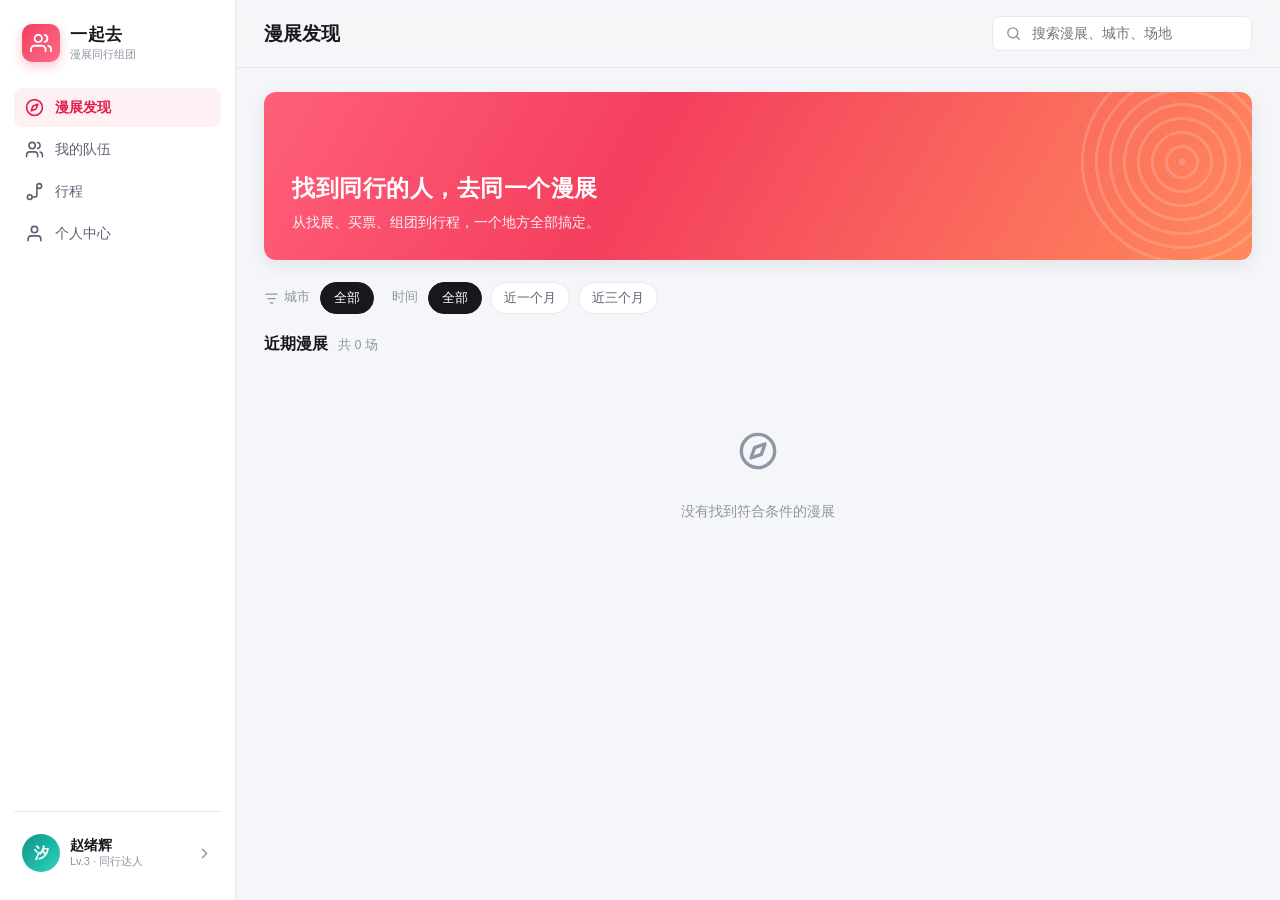
==== 一起去/web/index.html @ 0a48e9ce "Initial commit: 一起去 漫展同行组团平台" ====
<!DOCTYPE html>
<html lang="zh-CN">
<head>
  <meta charset="UTF-8" />
  <meta name="viewport" content="width=device-width, initial-scale=1.0" />
  <title>一起去 · 找到同行的人，去同一个漫展</title>
  <link rel="stylesheet" href="css/style.css" />
</head>
<body>
  <div class="app">
    <aside class="sidebar">
      <div class="brand">
        <span class="brand-mark" aria-hidden="true">
          <svg viewBox="0 0 24 24" fill="none" stroke="currentColor" stroke-width="2" stroke-linecap="round" stroke-linejoin="round">
            <path d="M17 21v-2a4 4 0 0 0-4-4H5a4 4 0 0 0-4 4v2" />
            <circle cx="9" cy="7" r="4" />
            <path d="M23 21v-2a4 4 0 0 0-3-3.87" />
            <path d="M16 3.13a4 4 0 0 1 0 7.75" />
          </svg>
        </span>
        <div class="brand-text">
          <span class="brand-name">一起去</span>
          <span class="brand-sub">漫展同行组团</span>
        </div>
      </div>

      <nav class="nav" id="nav"></nav>

      <div class="sidebar-foot">
        <button class="user-card" data-view="profile">
          <span class="avatar avatar-grad">汐</span>
          <span class="user-meta">
            <span class="user-name">赵绪辉</span>
            <span class="user-tag">Lv.3 · 同行达人</span>
          </span>
          <svg class="chevron" viewBox="0 0 24 24" fill="none" stroke="currentColor" stroke-width="2" stroke-linecap="round" stroke-linejoin="round">
            <path d="M9 18l6-6-6-6" />
          </svg>
        </button>
      </div>
    </aside>

    <main class="main">
      <header class="topbar" id="topbar"></header>
      <section class="view" id="view"></section>
    </main>
  </div>

  <div class="modal-backdrop" id="modal" hidden></div>
  <div class="toast" id="toast" hidden></div>

  <script src="js/main.js"></script>
</body>
</html>
---- 一起去/web/css/style.css ----
:root {
  --bg: #f5f6f9;
  --surface: #ffffff;
  --surface-2: #f8f9fb;
  --ink: #17181d;
  --ink-2: #5b6070;
  --ink-3: #9095a3;
  --line: #e7e9ee;
  --line-strong: #d9dce3;

  --rose: #f43f5e;
  --rose-deep: #e11d48;
  --rose-soft: #fff0f3;
  --teal: #0d9488;
  --teal-deep: #0f766e;
  --teal-soft: #e6f7f5;
  --amber: #f59e0b;
  --amber-soft: #fff6e5;
  --sky: #0ea5e9;
  --sky-soft: #eaf6fd;

  --shadow-sm: 0 1px 2px rgba(20, 22, 30, 0.05);
  --shadow-md: 0 6px 18px rgba(20, 22, 30, 0.08);
  --shadow-lg: 0 16px 40px rgba(20, 22, 30, 0.16);

  --radius: 8px;
  --radius-lg: 12px;
  --sidebar-w: 236px;
}

* {
  box-sizing: border-box;
}

html,
body {
  margin: 0;
  padding: 0;
  height: 100%;
}

body {
  font-family: -apple-system, BlinkMacSystemFont, "Segoe UI", "PingFang SC",
    "Hiragino Sans GB", "Microsoft YaHei", sans-serif;
  color: var(--ink);
  background: var(--bg);
  -webkit-font-smoothing: antialiased;
  font-size: 14px;
  line-height: 1.55;
}

button {
  font-family: inherit;
  cursor: pointer;
  border: none;
  background: none;
  color: inherit;
}

input,
select,
textarea {
  font-family: inherit;
  color: inherit;
}

a {
  color: inherit;
  text-decoration: none;
}

.app {
  display: flex;
  min-height: 100vh;
}

/* ---------- Sidebar ---------- */
.sidebar {
  position: fixed;
  inset: 0 auto 0 0;
  width: var(--sidebar-w);
  background: var(--surface);
  border-right: 1px solid var(--line);
  display: flex;
  flex-direction: column;
  padding: 20px 14px;
  z-index: 20;
}

.brand {
  display: flex;
  align-items: center;
  gap: 10px;
  padding: 4px 8px 20px;
}

.brand-mark {
  width: 38px;
  height: 38px;
  flex: 0 0 auto;
  display: grid;
  place-items: center;
  color: #fff;
  border-radius: 10px;
  background: linear-gradient(135deg, var(--rose) 0%, #ff6b8a 100%);
  box-shadow: 0 4px 12px rgba(244, 63, 94, 0.3);
}

.brand-mark svg {
  width: 22px;
  height: 22px;
}

.brand-text {
  display: flex;
  flex-direction: column;
  line-height: 1.2;
}

.brand-name {
  font-size: 17px;
  font-weight: 700;
  letter-spacing: 0.5px;
}

.brand-sub {
  font-size: 11px;
  color: var(--ink-3);
  margin-top: 2px;
}

.nav {
  display: flex;
  flex-direction: column;
  gap: 3px;
  margin-top: 6px;
}

.nav-item {
  display: flex;
  align-items: center;
  gap: 11px;
  width: 100%;
  padding: 10px 11px;
  border-radius: 8px;
  color: var(--ink-2);
  font-size: 14px;
  font-weight: 500;
  text-align: left;
  transition: background 0.15s ease, color 0.15s ease;
}

.nav-item svg {
  width: 19px;
  height: 19px;
  flex: 0 0 auto;
}

.nav-item:hover {
  background: var(--surface-2);
  color: var(--ink);
}

.nav-item.active {
  background: var(--rose-soft);
  color: var(--rose-deep);
  font-weight: 600;
}

.nav-item .nav-badge {
  margin-left: auto;
  min-width: 20px;
  height: 20px;
  padding: 0 6px;
  border-radius: 10px;
  background: var(--rose);
  color: #fff;
  font-size: 11px;
  font-weight: 700;
  display: grid;
  place-items: center;
}

.sidebar-foot {
  margin-top: auto;
  border-top: 1px solid var(--line);
  padding-top: 14px;
}

.user-card {
  display: flex;
  align-items: center;
  gap: 10px;
  width: 100%;
  padding: 8px;
  border-radius: 8px;
  text-align: left;
}

.user-card:hover {
  background: var(--surface-2);
}

.avatar {
  width: 38px;
  height: 38px;
  border-radius: 50%;
  display: grid;
  place-items: center;
  font-weight: 700;
  color: #fff;
  flex: 0 0 auto;
  font-size: 15px;
}

.avatar-grad {
  background: linear-gradient(135deg, var(--teal) 0%, #2dd4bf 100%);
}

.user-meta {
  display: flex;
  flex-direction: column;
  line-height: 1.25;
  min-width: 0;
}

.user-name {
  font-size: 13.5px;
  font-weight: 600;
}

.user-tag {
  font-size: 11px;
  color: var(--ink-3);
}

.chevron {
  width: 17px;
  height: 17px;
  margin-left: auto;
  color: var(--ink-3);
  flex: 0 0 auto;
}

/* ---------- Main ---------- */
.main {
  flex: 1;
  margin-left: var(--sidebar-w);
  min-width: 0;
  display: flex;
  flex-direction: column;
}

.topbar {
  position: sticky;
  top: 0;
  z-index: 15;
  display: flex;
  align-items: center;
  gap: 16px;
  padding: 16px 28px;
  background: rgba(245, 246, 249, 0.86);
  backdrop-filter: blur(8px);
  border-bottom: 1px solid var(--line);
}

.topbar-title {
  display: flex;
  align-items: center;
  gap: 10px;
  min-width: 0;
}

.topbar-title h1 {
  margin: 0;
  font-size: 19px;
  font-weight: 700;
  white-space: nowrap;
  overflow: hidden;
  text-overflow: ellipsis;
}

.back-btn {
  width: 34px;
  height: 34px;
  border-radius: 8px;
  border: 1px solid var(--line);
  background: var(--surface);
  display: grid;
  place-items: center;
  color: var(--ink-2);
  flex: 0 0 auto;
}

.back-btn:hover {
  color: var(--ink);
  border-color: var(--line-strong);
}

.back-btn svg {
  width: 18px;
  height: 18px;
}

.breadcrumb {
  font-size: 12.5px;
  color: var(--ink-3);
  white-space: nowrap;
  overflow: hidden;
  text-overflow: ellipsis;
}

.breadcrumb b {
  color: var(--ink);
  font-weight: 600;
}

.topbar-spacer {
  flex: 1;
}

.searchbox {
  display: flex;
  align-items: center;
  gap: 8px;
  width: 260px;
  padding: 8px 12px;
  background: var(--surface);
  border: 1px solid var(--line);
  border-radius: 8px;
  color: var(--ink-3);
}

.searchbox svg {
  width: 17px;
  height: 17px;
  flex: 0 0 auto;
}

.searchbox input {
  border: none;
  outline: none;
  background: none;
  width: 100%;
  font-size: 13.5px;
}

.btn {
  display: inline-flex;
  align-items: center;
  justify-content: center;
  gap: 7px;
  height: 36px;
  padding: 0 14px;
  border-radius: 8px;
  font-size: 13.5px;
  font-weight: 600;
  transition: transform 0.12s ease, background 0.15s ease, box-shadow 0.15s ease;
  white-space: nowrap;
}

.btn svg {
  width: 17px;
  height: 17px;
}

.btn:active {
  transform: translateY(1px);
}

.btn-primary {
  background: var(--rose);
  color: #fff;
  box-shadow: 0 4px 12px rgba(244, 63, 94, 0.28);
}

.btn-primary:hover {
  background: var(--rose-deep);
}

.btn-teal {
  background: var(--teal);
  color: #fff;
  box-shadow: 0 4px 12px rgba(13, 148, 136, 0.24);
}

.btn-teal:hover {
  background: var(--teal-deep);
}

.btn-ghost {
  background: var(--surface);
  color: var(--ink);
  border: 1px solid var(--line-strong);
}

.btn-ghost:hover {
  border-color: var(--ink-3);
}

.btn-sm {
  height: 30px;
  padding: 0 11px;
  font-size: 12.5px;
  border-radius: 7px;
}

.view {
  flex: 1;
  padding: 24px 28px 48px;
  min-width: 0;
}

/* ---------- Home ---------- */
.home-hero {
  position: relative;
  display: flex;
  align-items: flex-end;
  min-height: 168px;
  padding: 26px 28px;
  border-radius: var(--radius-lg);
  overflow: hidden;
  color: #fff;
  background: linear-gradient(120deg, #ff5f7a 0%, #f43f5e 38%, #ff8a5c 100%);
  box-shadow: var(--shadow-md);
  margin-bottom: 22px;
}

.home-hero::after {
  content: "";
  position: absolute;
  right: -40px;
  top: -40px;
  width: 220px;
  height: 220px;
  border-radius: 50%;
  background: repeating-radial-gradient(circle, rgba(255, 255, 255, 0.16) 0 3px, transparent 3px 14px);
}

.home-hero h2 {
  margin: 0 0 6px;
  font-size: 23px;
  font-weight: 700;
  letter-spacing: 0.5px;
  position: relative;
  z-index: 1;
}

.home-hero p {
  margin: 0;
  font-size: 13.5px;
  color: rgba(255, 255, 255, 0.92);
  position: relative;
  z-index: 1;
}

.filters {
  display: flex;
  align-items: center;
  gap: 8px;
  flex-wrap: wrap;
  margin-bottom: 18px;
}

.filter-label {
  font-size: 12.5px;
  color: var(--ink-3);
  margin-right: 2px;
  display: inline-flex;
  align-items: center;
  gap: 5px;
}

.filter-label svg {
  width: 15px;
  height: 15px;
}

.chip {
  display: inline-flex;
  align-items: center;
  gap: 5px;
  height: 32px;
  padding: 0 13px;
  border-radius: 16px;
  background: var(--surface);
  border: 1px solid var(--line);
  color: var(--ink-2);
  font-size: 13px;
  font-weight: 500;
  transition: all 0.15s ease;
}

.chip:hover {
  border-color: var(--line-strong);
  color: var(--ink);
}

.chip.active {
  background: var(--ink);
  color: #fff;
  border-color: var(--ink);
}

.section-head {
  display: flex;
  align-items: baseline;
  gap: 10px;
  margin: 0 0 14px;
}

.section-head h3 {
  margin: 0;
  font-size: 16px;
  font-weight: 700;
}

.section-head .muted {
  font-size: 12.5px;
  color: var(--ink-3);
}

.expo-grid {
  display: grid;
  grid-template-columns: repeat(auto-fill, minmax(278px, 1fr));
  gap: 16px;
}

.expo-card {
  background: var(--surface);
  border: 1px solid var(--line);
  border-radius: var(--radius);
  overflow: hidden;
  cursor: pointer;
  transition: box-shadow 0.18s ease, transform 0.18s ease, border-color 0.18s ease;
  text-align: left;
}

.expo-card:hover {
  transform: translateY(-2px);
  box-shadow: var(--shadow-md);
  border-color: var(--line-strong);
}

.expo-cover {
  position: relative;
  height: 132px;
  color: #fff;
  overflow: hidden;
}

.expo-cover::after {
  content: "";
  position: absolute;
  inset: 0;
  background: repeating-radial-gradient(circle at 85% 20%, rgba(255, 255, 255, 0.14) 0 2px, transparent 2px 12px);
}

.expo-cover .cover-glyph {
  position: absolute;
  right: 14px;
  bottom: 10px;
  font-size: 44px;
  font-weight: 800;
  opacity: 0.28;
  line-height: 1;
  letter-spacing: 1px;
}

.expo-cover .cover-city {
  position: absolute;
  left: 14px;
  top: 13px;
  font-size: 12px;
  font-weight: 600;
  padding: 3px 8px;
  border-radius: 6px;
  background: rgba(0, 0, 0, 0.22);
  backdrop-filter: blur(2px);
}

.fav-btn {
  position: absolute;
  right: 10px;
  top: 10px;
  width: 30px;
  height: 30px;
  border-radius: 8px;
  background: rgba(255, 255, 255, 0.9);
  color: var(--ink-3);
  display: grid;
  place-items: center;
  z-index: 2;
}

.fav-btn svg {
  width: 17px;
  height: 17px;
}

.fav-btn.on {
  color: var(--rose);
}

.expo-body {
  padding: 13px 14px 14px;
}

.expo-name {
  font-size: 15px;
  font-weight: 700;
  margin: 0 0 8px;
  line-height: 1.35;
}

.expo-meta {
  display: flex;
  flex-direction: column;
  gap: 5px;
  color: var(--ink-2);
  font-size: 12.5px;
}

.expo-meta span {
  display: flex;
  align-items: center;
  gap: 6px;
}

.expo-meta svg {
  width: 14px;
  height: 14px;
  color: var(--ink-3);
  flex: 0 0 auto;
}

.expo-foot {
  display: flex;
  align-items: center;
  gap: 8px;
  margin-top: 12px;
  padding-top: 11px;
  border-top: 1px solid var(--line);
}

.tag {
  display: inline-flex;
  align-items: center;
  gap: 4px;
  height: 22px;
  padding: 0 8px;
  border-radius: 6px;
  font-size: 11.5px;
  font-weight: 600;
}

.tag-rose {
  background: var(--rose-soft);
  color: var(--rose-deep);
}

.tag-teal {
  background: var(--teal-soft);
  color: var(--teal-deep);
}

.tag-amber {
  background: var(--amber-soft);
  color: #b45309;
}

.tag-sky {
  background: var(--sky-soft);
  color: #0369a1;
}

.expo-foot .teams-count {
  margin-left: auto;
  font-size: 12.5px;
  color: var(--ink-2);
  display: inline-flex;
  align-items: center;
  gap: 5px;
}

.teams-count svg {
  width: 15px;
  height: 15px;
  color: var(--rose);
}

.empty {
  text-align: center;
  padding: 60px 20px;
  color: var(--ink-3);
}

.empty svg {
  width: 40px;
  height: 40px;
  margin-bottom: 10px;
  color: var(--ink-3);
}

/* ---------- Expo detail ---------- */
.expo-hero {
  position: relative;
  border-radius: var(--radius-lg);
  overflow: hidden;
  color: #fff;
  margin-bottom: 20px;
  box-shadow: var(--shadow-md);
}

.expo-hero-cover {
  padding: 34px 30px;
  min-height: 220px;
  display: flex;
  flex-direction: column;
  justify-content: flex-end;
}

.expo-hero-cover::after {
  content: "";
  position: absolute;
  inset: 0;
  background: repeating-radial-gradient(circle at 90% 10%, rgba(255, 255, 255, 0.12) 0 2px, transparent 2px 14px);
  pointer-events: none;
}

.expo-hero-cover .cover-glyph {
  position: absolute;
  right: 28px;
  top: 18px;
  font-size: 88px;
  font-weight: 800;
  opacity: 0.24;
  line-height: 1;
}

.expo-hero .kicker {
  position: relative;
  z-index: 1;
  font-size: 12.5px;
  font-weight: 600;
  opacity: 0.9;
  letter-spacing: 1px;
}

.expo-hero h2 {
  position: relative;
  z-index: 1;
  margin: 6px 0 12px;
  font-size: 27px;
  font-weight: 800;
  letter-spacing: 0.5px;
}

.expo-hero-stats {
  position: relative;
  z-index: 1;
  display: flex;
  gap: 22px;
  flex-wrap: wrap;
}

.expo-hero-stats .stat {
  display: flex;
  align-items: center;
  gap: 7px;
  font-size: 13px;
  opacity: 0.96;
}

.expo-hero-stats svg {
  width: 16px;
  height: 16px;
  opacity: 0.85;
}

/* 封面上传图片后：隐藏圆点纹理，叠加一层暗色渐变保证文字可读 */
.expo-cover.has-img::after,
.expo-hero-cover.has-img::after {
  display: none;
}

.expo-cover.has-img::before,
.expo-hero-cover.has-img::before {
  content: "";
  position: absolute;
  inset: 0;
  z-index: 0;
  pointer-events: none;
  background: linear-gradient(180deg, rgba(0, 0, 0, 0.08) 0%, rgba(0, 0, 0, 0.42) 100%);
}

.expo-cover.has-img .cover-city,
.expo-cover.has-img .cover-glyph {
  z-index: 1;
}

.expo-actions {
  display: flex;
  gap: 10px;
  flex-wrap: wrap;
  margin-bottom: 20px;
}

.tabs {
  display: flex;
  gap: 2px;
  border-bottom: 1px solid var(--line);
  margin-bottom: 20px;
}

.tab {
  position: relative;
  padding: 10px 16px;
  font-size: 14px;
  font-weight: 600;
  color: var(--ink-3);
}

.tab.active {
  color: var(--ink);
}

.tab.active::after {
  content: "";
  position: absolute;
  left: 12px;
  right: 12px;
  bottom: -1px;
  height: 2px;
  border-radius: 2px;
  background: var(--rose);
}

.detail-panel {
  display: grid;
  grid-template-columns: 1fr 320px;
  gap: 20px;
  align-items: start;
}

.panel {
  background: var(--surface);
  border: 1px solid var(--line);
  border-radius: var(--radius);
  padding: 18px;
}

.panel h4 {
  margin: 0 0 12px;
  font-size: 14.5px;
  font-weight: 700;
}

.info-list {
  display: flex;
  flex-direction: column;
  gap: 11px;
}

.info-row {
  display: flex;
  gap: 10px;
  font-size: 13px;
}

.info-row .k {
  width: 72px;
  flex: 0 0 auto;
  color: var(--ink-3);
}

.info-row .v {
  color: var(--ink);
  font-weight: 500;
}

.team-list {
  display: flex;
  flex-direction: column;
  gap: 12px;
}

.team-card {
  display: flex;
  align-items: center;
  gap: 13px;
  padding: 13px;
  border: 1px solid var(--line);
  border-radius: var(--radius);
  background: var(--surface);
  cursor: pointer;
  transition: border-color 0.15s ease, box-shadow 0.15s ease;
  text-align: left;
}

.team-card:hover {
  border-color: var(--line-strong);
  box-shadow: var(--shadow-sm);
}

.team-avatar {
  width: 44px;
  height: 44px;
  border-radius: 10px;
  flex: 0 0 auto;
  display: grid;
  place-items: center;
  color: #fff;
  font-weight: 700;
  font-size: 17px;
}

.team-main {
  min-width: 0;
  flex: 1;
}

.team-name {
  font-size: 14px;
  font-weight: 700;
  margin: 0 0 3px;
}

.team-sub {
  font-size: 12.5px;
  color: var(--ink-2);
  display: flex;
  align-items: center;
  gap: 6px;
  flex-wrap: wrap;
}

.team-sub svg {
  width: 13px;
  height: 13px;
}

.team-right {
  text-align: right;
  flex: 0 0 auto;
}

.team-count {
  font-size: 13px;
  font-weight: 700;
  color: var(--ink);
}

.team-count small {
  font-weight: 500;
  color: var(--ink-3);
}

.team-tags {
  margin-top: 6px;
  display: flex;
  gap: 5px;
}

/* ---------- Team detail ---------- */
.team-detail-head {
  display: flex;
  align-items: center;
  gap: 16px;
  padding: 22px;
  background: var(--surface);
  border: 1px solid var(--line);
  border-radius: var(--radius-lg);
  margin-bottom: 18px;
}

.team-detail-head .team-avatar {
  width: 60px;
  height: 60px;
  border-radius: 14px;
  font-size: 22px;
}

.team-detail-head h2 {
  margin: 0 0 4px;
  font-size: 20px;
  font-weight: 800;
}

.team-detail-head .sub {
  color: var(--ink-2);
  font-size: 13px;
  display: flex;
  align-items: center;
  gap: 12px;
  flex-wrap: wrap;
}

.team-detail-head .sub svg {
  width: 15px;
  height: 15px;
  color: var(--ink-3);
}

.team-detail-head .spacer {
  flex: 1;
}

.progress {
  height: 8px;
  border-radius: 4px;
  background: var(--surface-2);
  overflow: hidden;
  margin-top: 8px;
}

.progress > span {
  display: block;
  height: 100%;
  border-radius: 4px;
  background: linear-gradient(90deg, var(--rose), #ff8a5c);
}

.member-grid {
  display: grid;
  grid-template-columns: repeat(auto-fill, minmax(150px, 1fr));
  gap: 12px;
}

.member-card {
  display: flex;
  align-items: center;
  gap: 10px;
  padding: 11px;
  border: 1px solid var(--line);
  border-radius: var(--radius);
}

.member-card .avatar {
  width: 36px;
  height: 36px;
  font-size: 13px;
}

.member-card .nm {
  font-size: 13px;
  font-weight: 600;
}

.member-card .role {
  font-size: 11.5px;
  color: var(--ink-3);
}

.leader-badge {
  display: inline-flex;
  align-items: center;
  gap: 3px;
  font-size: 11px;
  color: var(--amber);
  font-weight: 700;
}

/* ---------- Trip ---------- */
.trip-layout {
  display: grid;
  grid-template-columns: 1fr 300px;
  gap: 20px;
  align-items: start;
}

.timeline {
  position: relative;
  padding-left: 24px;
}

.timeline::before {
  content: "";
  position: absolute;
  left: 7px;
  top: 6px;
  bottom: 6px;
  width: 2px;
  background: var(--line-strong);
}

.timeline-item {
  position: relative;
  padding: 0 0 22px;
}

.timeline-item::before {
  content: "";
  position: absolute;
  left: -23px;
  top: 4px;
  width: 16px;
  height: 16px;
  border-radius: 50%;
  background: var(--surface);
  border: 3px solid var(--rose);
}

.timeline-item.done::before {
  background: var(--teal);
  border-color: var(--teal);
}

.timeline-item .time {
  font-size: 12px;
  color: var(--ink-3);
  font-weight: 600;
}

.timeline-item .title {
  font-size: 14px;
  font-weight: 700;
  margin: 2px 0;
}

.timeline-item .desc {
  font-size: 12.5px;
  color: var(--ink-2);
}

.checklist {
  display: flex;
  flex-direction: column;
  gap: 9px;
}

.check-item {
  display: flex;
  align-items: center;
  gap: 10px;
  font-size: 13px;
  padding: 9px 10px;
  border: 1px solid var(--line);
  border-radius: 7px;
}

.check-item .box {
  width: 18px;
  height: 18px;
  border-radius: 5px;
  border: 2px solid var(--line-strong);
  display: grid;
  place-items: center;
  color: #fff;
  flex: 0 0 auto;
}

.check-item.done .box {
  background: var(--teal);
  border-color: var(--teal);
}

.check-item .box svg {
  width: 12px;
  height: 12px;
}

/* ---------- My teams ---------- */
.list-stack {
  display: flex;
  flex-direction: column;
  gap: 12px;
}

.list-row {
  display: flex;
  align-items: center;
  gap: 13px;
  padding: 14px;
  border: 1px solid var(--line);
  border-radius: var(--radius);
  background: var(--surface);
  cursor: pointer;
  transition: border-color 0.15s ease, box-shadow 0.15s ease;
  text-align: left;
}

.list-row:hover {
  border-color: var(--line-strong);
  box-shadow: var(--shadow-sm);
}

.list-row .avatar {
  width: 42px;
  height: 42px;
  border-radius: 10px;
}

.list-row .grow {
  flex: 1;
  min-width: 0;
}

.list-row .t {
  font-size: 14px;
  font-weight: 700;
  margin-bottom: 2px;
}

.list-row .s {
  font-size: 12.5px;
  color: var(--ink-2);
}

.status-pill {
  display: inline-flex;
  align-items: center;
  gap: 5px;
  height: 24px;
  padding: 0 9px;
  border-radius: 12px;
  font-size: 11.5px;
  font-weight: 600;
}

.status-pill.teal {
  background: var(--teal-soft);
  color: var(--teal-deep);
}

.status-pill.amber {
  background: var(--amber-soft);
  color: #b45309;
}

/* ---------- Profile ---------- */
.profile-head {
  display: flex;
  align-items: center;
  gap: 18px;
  padding: 24px;
  background: var(--surface);
  border: 1px solid var(--line);
  border-radius: var(--radius-lg);
  margin-bottom: 18px;
}

.profile-head .avatar {
  width: 72px;
  height: 72px;
  font-size: 26px;
  border-radius: 20px;
}

.profile-head h2 {
  margin: 0 0 4px;
  font-size: 21px;
  font-weight: 800;
}

.profile-head .sub {
  color: var(--ink-2);
  font-size: 13px;
}

.stat-row {
  display: grid;
  grid-template-columns: repeat(3, 1fr);
  gap: 12px;
  margin-bottom: 18px;
}

.stat-card {
  padding: 16px;
  background: var(--surface);
  border: 1px solid var(--line);
  border-radius: var(--radius);
}

.stat-card .num {
  font-size: 22px;
  font-weight: 800;
  margin-bottom: 2px;
}

.stat-card .lbl {
  font-size: 12.5px;
  color: var(--ink-2);
}

.settings-list {
  background: var(--surface);
  border: 1px solid var(--line);
  border-radius: var(--radius);
  overflow: hidden;
}

.settings-item {
  display: flex;
  align-items: center;
  gap: 12px;
  width: 100%;
  padding: 14px 16px;
  border-bottom: 1px solid var(--line);
  text-align: left;
  font-size: 13.5px;
  font-weight: 500;
}

.settings-item:last-child {
  border-bottom: none;
}

.settings-item:hover {
  background: var(--surface-2);
}

.settings-item svg {
  width: 18px;
  height: 18px;
  color: var(--ink-3);
}

.settings-item .chevron {
  margin-left: auto;
}

/* ---------- Modal ---------- */
.modal-backdrop {
  position: fixed;
  inset: 0;
  background: rgba(18, 20, 28, 0.45);
  z-index: 50;
  display: grid;
  place-items: center;
  padding: 20px;
}

.modal {
  width: 100%;
  max-width: 460px;
  background: var(--surface);
  border-radius: var(--radius-lg);
  box-shadow: var(--shadow-lg);
  padding: 22px;
  animation: pop 0.16s ease;
}

@keyframes pop {
  from {
    opacity: 0;
    transform: translateY(8px) scale(0.98);
  }
  to {
    opacity: 1;
    transform: none;
  }
}

.modal-head {
  display: flex;
  align-items: center;
  margin-bottom: 18px;
}

.modal-head h3 {
  margin: 0;
  font-size: 17px;
  font-weight: 700;
}

.modal-head .close {
  margin-left: auto;
  width: 30px;
  height: 30px;
  border-radius: 7px;
  display: grid;
  place-items: center;
  color: var(--ink-3);
}

.modal-head .close:hover {
  background: var(--surface-2);
  color: var(--ink);
}

.modal-head .close svg {
  width: 18px;
  height: 18px;
}

.form-grid {
  display: flex;
  flex-direction: column;
  gap: 13px;
}

.field label {
  display: block;
  font-size: 12.5px;
  font-weight: 600;
  color: var(--ink-2);
  margin-bottom: 6px;
}

.field input,
.field select,
.field textarea {
  width: 100%;
  height: 38px;
  padding: 0 11px;
  border: 1px solid var(--line-strong);
  border-radius: 8px;
  font-size: 13.5px;
  background: var(--surface);
  outline: none;
}

.field textarea {
  height: auto;
  min-height: 74px;
  padding: 9px 11px;
  resize: vertical;
}

.field input:focus,
.field select:focus,
.field textarea:focus {
  border-color: var(--rose);
  box-shadow: 0 0 0 3px rgba(244, 63, 94, 0.12);
}

.form-actions {
  display: flex;
  gap: 10px;
  justify-content: flex-end;
  margin-top: 6px;
}

/* ---------- Toast ---------- */
.toast {
  position: fixed;
  left: 50%;
  bottom: 30px;
  transform: translateX(-50%);
  background: var(--ink);
  color: #fff;
  padding: 10px 18px;
  border-radius: 8px;
  font-size: 13px;
  font-weight: 500;
  box-shadow: var(--shadow-lg);
  z-index: 60;
  animation: pop 0.18s ease;
}

[hidden] {
  display: none !important;
}

/* ---------- Responsive ---------- */
@media (max-width: 880px) {
  .sidebar {
    width: 72px;
    padding: 16px 10px;
  }
  .brand-text,
  .nav-item span,
  .user-meta,
  .user-card .chevron {
    display: none;
  }
  .nav-item {
    justify-content: center;
    padding: 11px;
  }
  .brand {
    justify-content: center;
    padding: 4px 0 16px;
  }
  .user-card {
    justify-content: center;
  }
  .main {
    margin-left: 72px;
  }
  .detail-panel,
  .trip-layout {
    grid-template-columns: 1fr;
  }
  .searchbox {
    width: 180px;
  }
}

@media (max-width: 640px) {
  .topbar {
    padding: 12px 16px;
    gap: 10px;
    flex-wrap: wrap;
  }
  .searchbox {
    order: 3;
    width: 100%;
  }
  .view {
    padding: 16px;
  }
  .expo-hero h2 {
    font-size: 22px;
  }
  .stat-row {
    grid-template-columns: 1fr;
  }
}
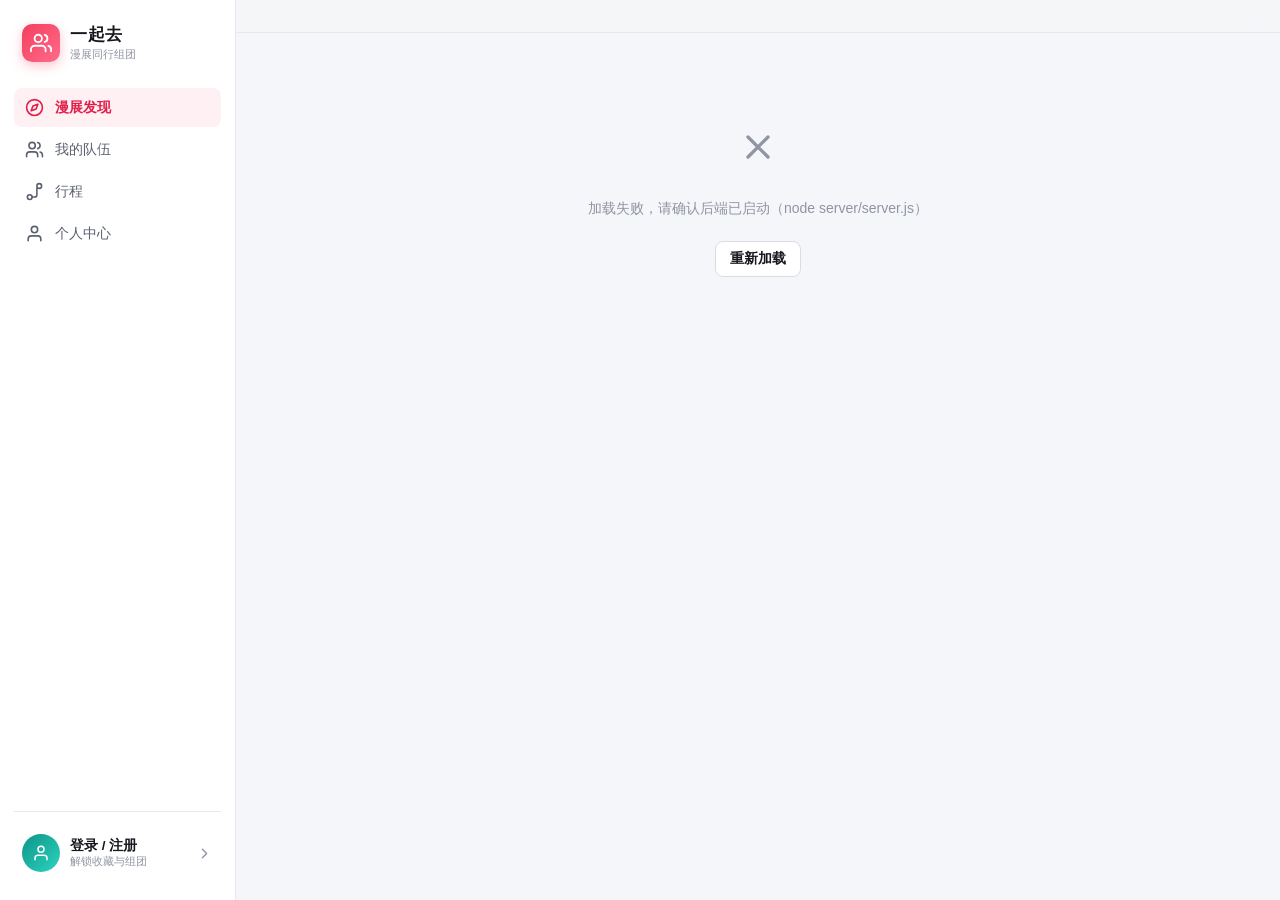
==== commit c0cc6f9a: "first try" ====
--- a/一起去/web/index.html
+++ b/一起去/web/index.html
@@ -27,16 +27,7 @@
       <nav class="nav" id="nav"></nav>
 
       <div class="sidebar-foot">
-        <button class="user-card" data-view="profile">
-          <span class="avatar avatar-grad">汐</span>
-          <span class="user-meta">
-            <span class="user-name">赵绪辉</span>
-            <span class="user-tag">Lv.3 · 同行达人</span>
-          </span>
-          <svg class="chevron" viewBox="0 0 24 24" fill="none" stroke="currentColor" stroke-width="2" stroke-linecap="round" stroke-linejoin="round">
-            <path d="M9 18l6-6-6-6" />
-          </svg>
-        </button>
+        <div id="sidebar-user"></div>
       </div>
     </aside>
 
--- a/一起去/web/css/style.css
+++ b/一起去/web/css/style.css
@@ -913,6 +913,26 @@
   color: #fff;
   font-weight: 700;
   font-size: 17px;
+  overflow: hidden;
+}
+
+.team-avatar.emoji {
+  font-size: 22px;
+  background: var(--amber-soft);
+  border: 1px solid #ffe2ac;
+}
+
+.team-avatar img {
+  width: 100%;
+  height: 100%;
+  object-fit: cover;
+}
+
+.team-avatar.lg {
+  width: 60px;
+  height: 60px;
+  border-radius: 14px;
+  font-size: 24px;
 }
 
 .team-main {
@@ -1071,39 +1091,80 @@
 
 .timeline {
   position: relative;
-  padding-left: 24px;
+  padding-left: 0;
 }
 
 .timeline::before {
   content: "";
   position: absolute;
-  left: 7px;
-  top: 6px;
-  bottom: 6px;
+  left: 9px;
+  top: 12px;
+  bottom: 12px;
   width: 2px;
   background: var(--line-strong);
 }
 
 .timeline-item {
   position: relative;
-  padding: 0 0 22px;
+  padding: 0 0 22px 32px;
 }
 
 .timeline-item::before {
   content: "";
   position: absolute;
-  left: -23px;
-  top: 4px;
-  width: 16px;
-  height: 16px;
+  left: 0;
+  top: 2px;
+  width: 20px;
+  height: 20px;
   border-radius: 50%;
   background: var(--surface);
-  border: 3px solid var(--rose);
+  border: 2px solid var(--rose);
+  box-sizing: border-box;
 }
 
 .timeline-item.done::before {
   background: var(--teal);
   border-color: var(--teal);
+}
+
+.timeline-item.done::after {
+  content: "✓";
+  position: absolute;
+  left: 0;
+  top: 2px;
+  width: 20px;
+  height: 20px;
+  display: grid;
+  place-items: center;
+  color: #fff;
+  font-size: 11px;
+  font-weight: 800;
+}
+
+.timeline-item.current::before {
+  background: var(--amber);
+  border-color: #fbbf24;
+  animation: node-pulse 1.7s ease-in-out infinite;
+}
+
+.timeline-item.current::after {
+  content: "!";
+  position: absolute;
+  left: 0;
+  top: 2px;
+  width: 20px;
+  height: 20px;
+  display: grid;
+  place-items: center;
+  color: #fff;
+  font-size: 13px;
+  font-weight: 800;
+}
+
+@keyframes node-pulse {
+  0% { box-shadow: 0 0 0 0 rgba(245, 158, 11, 0.55); }
+  70% { box-shadow: 0 0 0 10px rgba(245, 158, 11, 0); }
+  100% { box-shadow: 0 0 0 0 rgba(245, 158, 11, 0); }
 }
 
 .timeline-item .time {
@@ -1508,3 +1569,490 @@
     grid-template-columns: 1fr;
   }
 }
+
+/* ---------- 用户系统 ---------- */
+.avatar img {
+  width: 100%;
+  height: 100%;
+  border-radius: 50%;
+  object-fit: cover;
+  display: block;
+}
+
+.avatar-btn {
+  position: relative;
+  border: 2px solid #fff;
+  box-shadow: 0 3px 10px rgba(20, 22, 30, 0.14);
+}
+
+.avatar-btn::after {
+  content: "换";
+  position: absolute;
+  right: -2px;
+  bottom: -2px;
+  width: 20px;
+  height: 20px;
+  border-radius: 50%;
+  background: var(--rose);
+  color: #fff;
+  font-size: 10px;
+  display: grid;
+  place-items: center;
+  border: 2px solid #fff;
+}
+
+.level-badge {
+  display: inline-flex;
+  align-items: center;
+  gap: 5px;
+  height: 30px;
+  padding: 0 12px;
+  border-radius: 15px;
+  background: var(--amber-soft);
+  color: #b45309;
+  font-size: 12.5px;
+  font-weight: 700;
+  white-space: nowrap;
+}
+
+.level-badge svg {
+  width: 14px;
+  height: 14px;
+}
+
+.level-row {
+  display: flex;
+  align-items: center;
+  gap: 10px;
+  font-size: 12.5px;
+  font-weight: 600;
+  color: var(--ink-2);
+}
+
+.level-progress {
+  flex: 1;
+  margin-top: 0;
+}
+
+.pill-on {
+  margin-left: auto;
+  font-size: 11.5px;
+  font-weight: 600;
+  color: var(--teal-deep);
+  background: var(--teal-soft);
+  padding: 2px 8px;
+  border-radius: 10px;
+}
+
+.user-menu {
+  margin-top: 6px;
+  padding: 5px;
+  border: 1px solid var(--line);
+  border-radius: 8px;
+  background: var(--surface);
+  box-shadow: var(--shadow-md);
+  display: flex;
+  flex-direction: column;
+  gap: 2px;
+}
+
+.user-menu button {
+  display: flex;
+  align-items: center;
+  gap: 9px;
+  padding: 8px 10px;
+  border-radius: 6px;
+  font-size: 13px;
+  color: var(--ink-2);
+  text-align: left;
+}
+
+.user-menu button:hover {
+  background: var(--surface-2);
+  color: var(--ink);
+}
+
+.user-menu svg {
+  width: 16px;
+  height: 16px;
+}
+
+.form-hint {
+  grid-column: 1 / -1;
+  margin: 0;
+  font-size: 12px;
+  color: var(--ink-3);
+}
+
+.avatar-upload {
+  display: flex;
+  flex-direction: column;
+  align-items: center;
+  gap: 12px;
+}
+
+.avatar-upload img {
+  width: 96px;
+  height: 96px;
+  border-radius: 50%;
+  object-fit: cover;
+  border: 2px solid var(--line);
+  background: var(--surface-2);
+}
+
+.avatar-upload input[type="file"] {
+  font-size: 13px;
+}
+
+.check-item {
+  cursor: pointer;
+}
+
+.check-item .check-text {
+  flex: 1;
+  min-width: 0;
+}
+
+.todo-del {
+  flex: 0 0 auto;
+  width: 26px;
+  height: 26px;
+  border-radius: 6px;
+  display: grid;
+  place-items: center;
+  color: var(--ink-3);
+  opacity: 0;
+  transition: opacity 0.15s ease;
+}
+
+.check-item:hover .todo-del {
+  opacity: 1;
+}
+
+.todo-del:hover {
+  background: var(--rose-soft);
+  color: var(--rose-deep);
+}
+
+.todo-del svg {
+  width: 14px;
+  height: 14px;
+}
+
+/* ---------- 首页轮播与城市筛选 ---------- */
+.home-hero.banner {
+  display: block;
+  padding: 0;
+}
+
+.banner-track {
+  display: flex;
+  width: 100%;
+  transition: transform 0.45s ease;
+}
+
+.banner-slide {
+  flex: 0 0 100%;
+  min-height: 168px;
+  padding: 26px 28px;
+  display: flex;
+  align-items: flex-end;
+  color: #fff;
+}
+
+.banner-slide h2 {
+  margin: 0 0 6px;
+  font-size: 23px;
+  font-weight: 700;
+}
+
+.banner-slide p {
+  margin: 0;
+  font-size: 13.5px;
+  color: rgba(255, 255, 255, 0.92);
+}
+
+.banner-arrows {
+  position: absolute;
+  right: 14px;
+  top: 14px;
+  display: flex;
+  gap: 8px;
+  z-index: 2;
+}
+
+.banner-btn {
+  width: 30px;
+  height: 30px;
+  border-radius: 8px;
+  background: rgba(0, 0, 0, 0.24);
+  color: #fff;
+  display: grid;
+  place-items: center;
+}
+
+.banner-btn:hover {
+  background: rgba(0, 0, 0, 0.38);
+}
+
+.banner-btn svg {
+  width: 16px;
+  height: 16px;
+}
+
+.banner-dots {
+  position: absolute;
+  left: 28px;
+  bottom: 16px;
+  display: flex;
+  gap: 6px;
+  z-index: 2;
+}
+
+.banner-dot {
+  width: 7px;
+  height: 7px;
+  border-radius: 50%;
+  background: rgba(255, 255, 255, 0.55);
+  transition: all 0.2s ease;
+}
+
+.banner-dot.active {
+  width: 18px;
+  border-radius: 4px;
+  background: #fff;
+}
+
+.city-drop {
+  position: relative;
+}
+
+.city-drop-btn {
+  display: inline-flex;
+  align-items: center;
+  gap: 7px;
+  height: 34px;
+  padding: 0 12px;
+  border-radius: 8px;
+  background: var(--surface);
+  border: 1px solid var(--line);
+  color: var(--ink);
+  font-size: 13px;
+  font-weight: 600;
+}
+
+.city-drop-btn svg {
+  width: 15px;
+  height: 15px;
+}
+
+.city-drop-btn .chevron {
+  margin-left: 2px;
+}
+
+.city-menu {
+  position: absolute;
+  top: 40px;
+  left: 0;
+  z-index: 30;
+  min-width: 180px;
+  max-height: 280px;
+  overflow: auto;
+  padding: 6px;
+  background: var(--surface);
+  border: 1px solid var(--line);
+  border-radius: 10px;
+  box-shadow: var(--shadow-lg);
+  display: grid;
+  grid-template-columns: 1fr 1fr;
+  gap: 4px;
+}
+
+.city-option {
+  text-align: left;
+  padding: 8px 10px;
+  border-radius: 7px;
+  font-size: 13px;
+  color: var(--ink-2);
+}
+
+.city-option:hover {
+  background: var(--surface-2);
+}
+
+.city-option.active {
+  background: var(--rose-soft);
+  color: var(--rose-deep);
+  font-weight: 600;
+}
+
+/* ---------- 创建队伍图标 ---------- */
+.emoji-grid {
+  display: grid;
+  grid-template-columns: repeat(8, 1fr);
+  gap: 6px;
+}
+
+.emoji-opt {
+  height: 38px;
+  border-radius: 8px;
+  background: var(--surface-2);
+  border: 1px solid var(--line);
+  font-size: 20px;
+  display: grid;
+  place-items: center;
+}
+
+.emoji-opt.active {
+  border-color: var(--rose);
+  background: var(--rose-soft);
+  box-shadow: 0 0 0 2px rgba(244, 63, 94, 0.14);
+}
+
+.icon-upload {
+  display: flex;
+  align-items: center;
+  gap: 12px;
+}
+
+.icon-preview {
+  width: 54px;
+  height: 54px;
+  border-radius: 10px;
+  border: 1px solid var(--line);
+  object-fit: cover;
+  display: none;
+}
+
+.icon-preview.show {
+  display: block;
+}
+
+/* ---------- 队伍详情 / 申请 / 举报 ---------- */
+.team-status {
+  display: inline-flex;
+  align-items: center;
+  height: 24px;
+  padding: 0 9px;
+  border-radius: 12px;
+  font-size: 11.5px;
+  font-weight: 600;
+  vertical-align: middle;
+}
+
+.team-status.pending {
+  background: var(--amber-soft);
+  color: #b45309;
+}
+
+.team-status.rejected {
+  background: var(--rose-soft);
+  color: var(--rose-deep);
+}
+
+.request-list {
+  display: flex;
+  flex-direction: column;
+  gap: 9px;
+}
+
+.request-item {
+  display: flex;
+  align-items: center;
+  gap: 10px;
+  padding: 9px 10px;
+  border: 1px solid var(--line);
+  border-radius: 8px;
+}
+
+.request-item .avatar {
+  width: 34px;
+  height: 34px;
+  font-size: 13px;
+}
+
+.request-item .grow {
+  flex: 1;
+  min-width: 0;
+}
+
+.request-item .t {
+  font-size: 13px;
+  font-weight: 600;
+}
+
+.request-item .s {
+  font-size: 11.5px;
+  color: var(--ink-3);
+}
+
+.status-pill.rose {
+  background: var(--rose-soft);
+  color: var(--rose-deep);
+}
+
+/* ---------- 我的队伍 / 个人中心 ---------- */
+.seg-filter {
+  display: inline-flex;
+  gap: 3px;
+  padding: 3px;
+  background: var(--surface);
+  border: 1px solid var(--line);
+  border-radius: 8px;
+  margin-bottom: 14px;
+}
+
+.seg {
+  height: 28px;
+  padding: 0 12px;
+  border-radius: 6px;
+  font-size: 12.5px;
+  font-weight: 600;
+  color: var(--ink-2);
+}
+
+.seg.active {
+  background: var(--rose-soft);
+  color: var(--rose-deep);
+}
+
+.stat-card {
+  border: 1px solid var(--line);
+  background: var(--surface);
+  text-align: left;
+  cursor: pointer;
+  transition: border-color 0.15s ease, box-shadow 0.15s ease;
+}
+
+.stat-card:hover {
+  border-color: var(--line-strong);
+  box-shadow: var(--shadow-sm);
+}
+
+/* ---------- 行程联动 ---------- */
+.trip-schedule {
+  display: flex;
+  flex-direction: column;
+  gap: 20px;
+}
+
+.trip-team-head {
+  display: flex;
+  align-items: center;
+  gap: 10px;
+  margin-bottom: 16px;
+}
+
+.trip-team-head .grow {
+  min-width: 0;
+}
+
+.trip-team-head .t {
+  font-size: 14px;
+  font-weight: 700;
+}
+
+.trip-team-head .s {
+  font-size: 12.5px;
+  color: var(--ink-2);
+}
